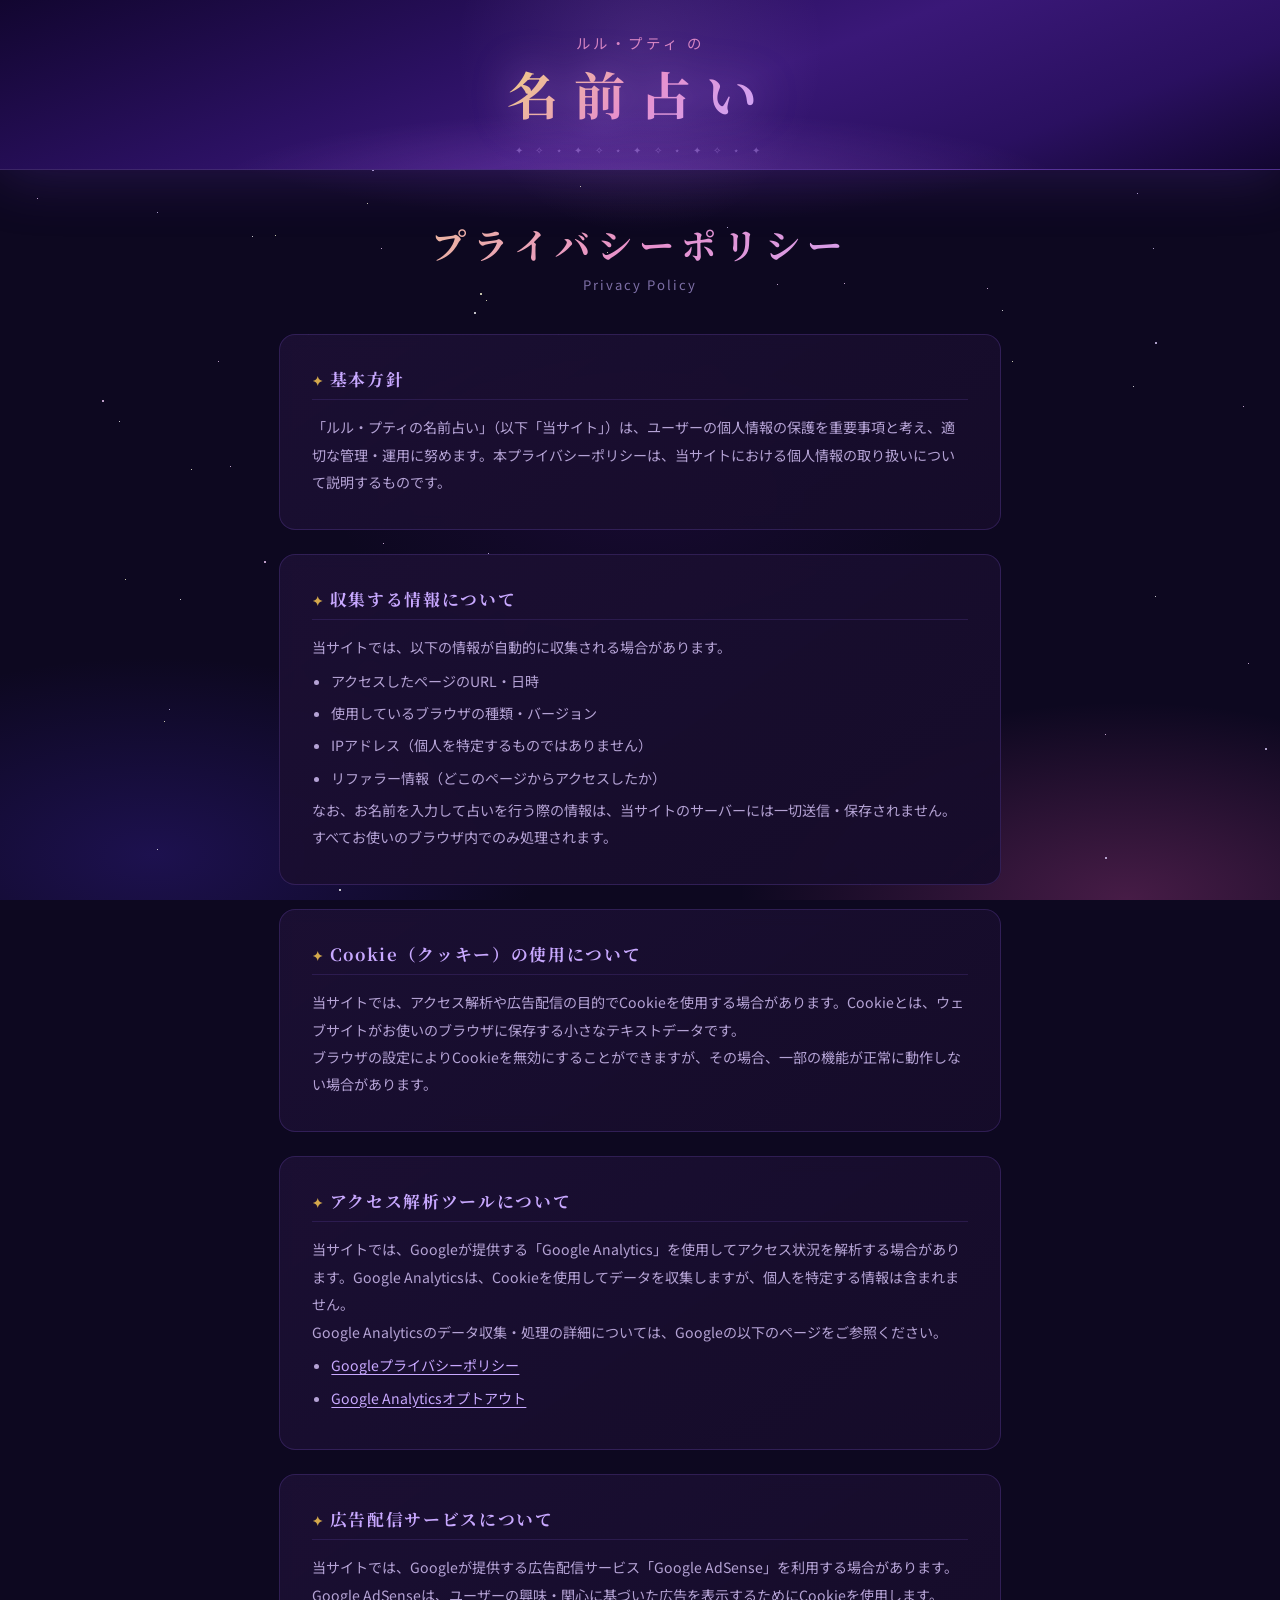
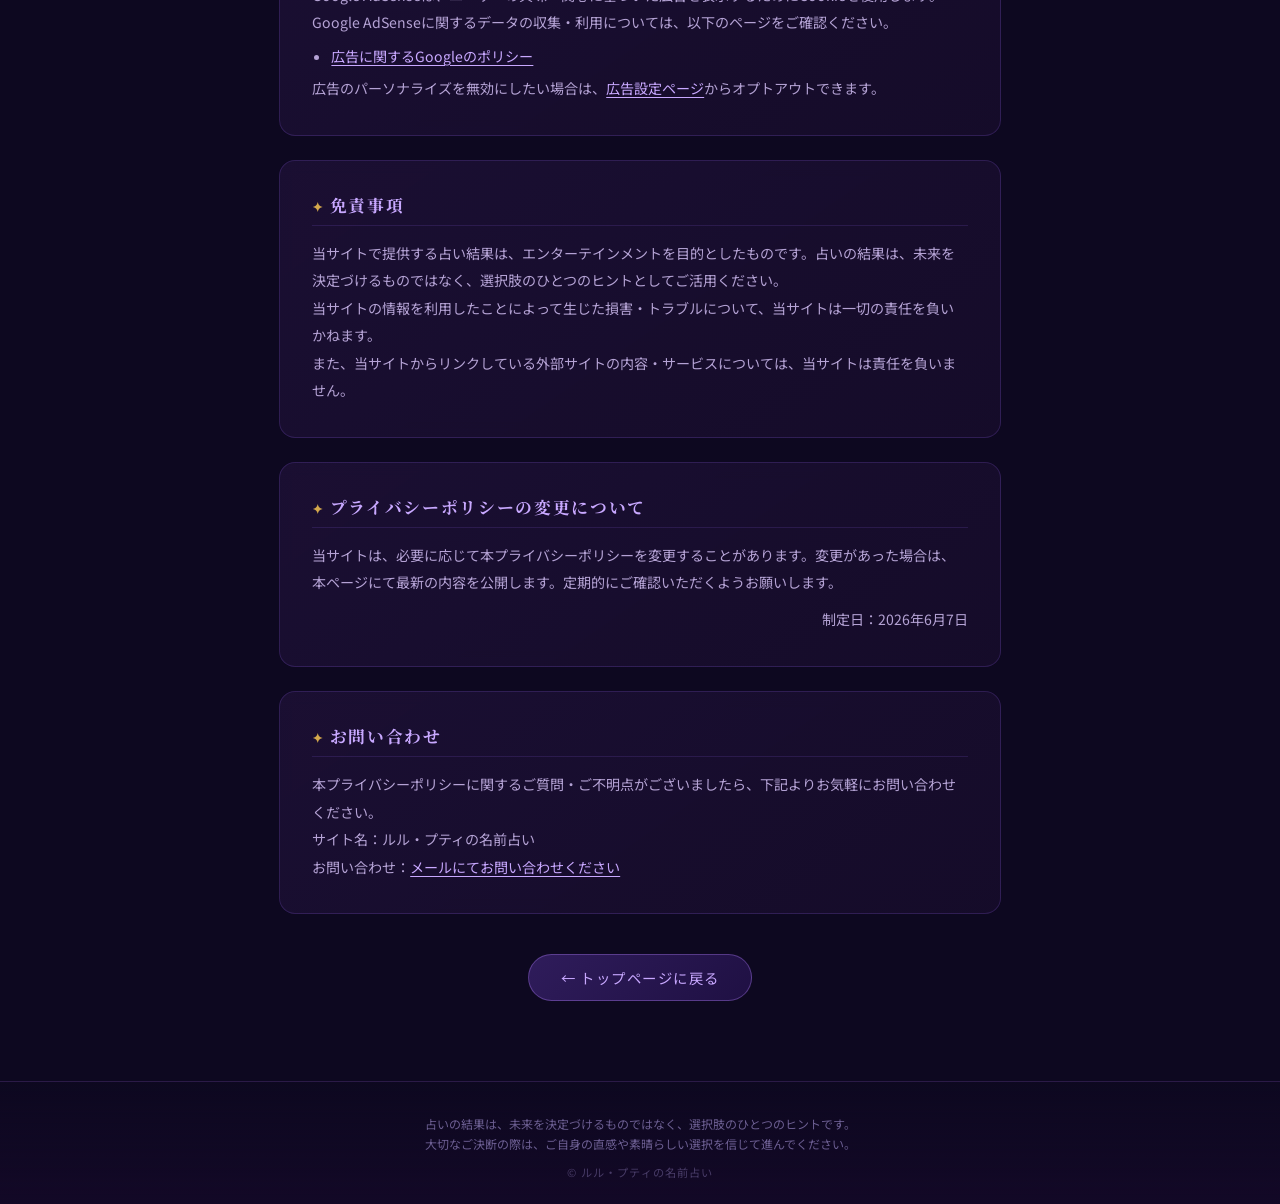
==== privacy.html @ cddb892f "Add files via upload" ====
<!DOCTYPE html>
<html lang="ja">
<head>
  <meta charset="UTF-8">
  <meta name="viewport" content="width=device-width, initial-scale=1.0">
  <title>プライバシーポリシー ｜ ルル・プティの名前占い</title>
  <link rel="stylesheet" href="style.css">
  <style>
    .privacy-wrap {
      max-width: 760px;
      margin: 0 auto;
      padding: 3rem 1.2rem 5rem;
    }
    .privacy-title {
      font-family: 'Noto Serif JP', serif;
      font-size: clamp(1.5rem, 4vw, 2.2rem);
      background: linear-gradient(135deg, #f0d080 0%, #e890cc 50%, #c8a8ff 100%);
      -webkit-background-clip: text;
      -webkit-text-fill-color: transparent;
      background-clip: text;
      letter-spacing: 0.2em;
      text-align: center;
      margin-bottom: 0.4rem;
    }
    .privacy-subtitle {
      text-align: center;
      color: rgba(200,180,255,0.6);
      font-size: 0.82rem;
      letter-spacing: 0.15em;
      margin-bottom: 2.5rem;
    }
    .privacy-card {
      background: linear-gradient(145deg, rgba(28,16,52,0.92), rgba(22,12,42,0.96));
      border: 1px solid rgba(120,80,200,0.25);
      border-radius: 16px;
      padding: 2rem 2rem;
      margin-bottom: 1.5rem;
      backdrop-filter: blur(8px);
    }
    .privacy-card h2 {
      font-family: 'Noto Serif JP', serif;
      font-size: 1.05rem;
      color: #c8a8ff;
      margin-bottom: 0.9rem;
      padding-bottom: 0.5rem;
      border-bottom: 1px solid rgba(120,80,200,0.2);
      letter-spacing: 0.1em;
    }
    .privacy-card h2::before {
      content: '✦ ';
      color: #d4a84c;
      font-size: 0.8rem;
    }
    .privacy-card p,
    .privacy-card li {
      color: rgba(220,200,255,0.8);
      font-size: 0.88rem;
      line-height: 1.95;
    }
    .privacy-card ul {
      padding-left: 1.2rem;
      margin-top: 0.4rem;
    }
    .privacy-card ul li {
      margin-bottom: 0.3rem;
    }
    .privacy-card a {
      color: #c8a8ff;
      text-decoration: underline;
      text-underline-offset: 3px;
    }
    .privacy-card a:hover {
      color: #e890cc;
    }
    .privacy-date {
      text-align: right;
      color: rgba(200,180,255,0.45);
      font-size: 0.78rem;
      margin-top: 0.6rem;
    }
    .back-btn-wrap {
      text-align: center;
      margin-top: 2.5rem;
    }
    .back-btn {
      display: inline-flex;
      align-items: center;
      gap: 0.5rem;
      padding: 0.75rem 2rem;
      background: linear-gradient(135deg, rgba(100,60,180,0.4), rgba(60,30,120,0.4));
      border: 1px solid rgba(180,130,255,0.35);
      border-radius: 40px;
      color: #c8a8ff;
      font-size: 0.9rem;
      text-decoration: none;
      letter-spacing: 0.1em;
      transition: background 0.2s, border-color 0.2s;
    }
    .back-btn:hover {
      background: linear-gradient(135deg, rgba(130,80,220,0.55), rgba(90,50,170,0.55));
      border-color: rgba(200,160,255,0.6);
      color: #fff;
    }
  </style>
</head>
<body>

  <!-- ヘッダー（簡易版） -->
  <header style="padding: 2rem 1rem; justify-content: center;">
    <div class="header-inner">
      <p class="header-chara-byline">ルル・プティ の</p>
      <h1>名前占い</h1>
    </div>
  </header>

  <div class="privacy-wrap">

    <h1 class="privacy-title">プライバシーポリシー</h1>
    <p class="privacy-subtitle">Privacy Policy</p>

    <!-- 基本方針 -->
    <div class="privacy-card">
      <h2>基本方針</h2>
      <p>「ルル・プティの名前占い」（以下「当サイト」）は、ユーザーの個人情報の保護を重要事項と考え、適切な管理・運用に努めます。本プライバシーポリシーは、当サイトにおける個人情報の取り扱いについて説明するものです。</p>
    </div>

    <!-- 収集する情報 -->
    <div class="privacy-card">
      <h2>収集する情報について</h2>
      <p>当サイトでは、以下の情報が自動的に収集される場合があります。</p>
      <ul>
        <li>アクセスしたページのURL・日時</li>
        <li>使用しているブラウザの種類・バージョン</li>
        <li>IPアドレス（個人を特定するものではありません）</li>
        <li>リファラー情報（どこのページからアクセスしたか）</li>
      </ul>
      <p>なお、お名前を入力して占いを行う際の情報は、当サイトのサーバーには一切送信・保存されません。すべてお使いのブラウザ内でのみ処理されます。</p>
    </div>

    <!-- Cookieについて -->
    <div class="privacy-card">
      <h2>Cookie（クッキー）の使用について</h2>
      <p>当サイトでは、アクセス解析や広告配信の目的でCookieを使用する場合があります。Cookieとは、ウェブサイトがお使いのブラウザに保存する小さなテキストデータです。</p>
      <p>ブラウザの設定によりCookieを無効にすることができますが、その場合、一部の機能が正常に動作しない場合があります。</p>
    </div>

    <!-- Google Analytics -->
    <div class="privacy-card">
      <h2>アクセス解析ツールについて</h2>
      <p>当サイトでは、Googleが提供する「Google Analytics」を使用してアクセス状況を解析する場合があります。Google Analyticsは、Cookieを使用してデータを収集しますが、個人を特定する情報は含まれません。</p>
      <p>Google Analyticsのデータ収集・処理の詳細については、Googleの以下のページをご参照ください。</p>
      <ul>
        <li><a href="https://policies.google.com/privacy" target="_blank" rel="noopener noreferrer">Googleプライバシーポリシー</a></li>
        <li><a href="https://tools.google.com/dlpage/gaoptout" target="_blank" rel="noopener noreferrer">Google Analyticsオプトアウト</a></li>
      </ul>
    </div>

    <!-- 広告について -->
    <div class="privacy-card">
      <h2>広告配信サービスについて</h2>
      <p>当サイトでは、Googleが提供する広告配信サービス「Google AdSense」を利用する場合があります。Google AdSenseは、ユーザーの興味・関心に基づいた広告を表示するためにCookieを使用します。</p>
      <p>Google AdSenseに関するデータの収集・利用については、以下のページをご確認ください。</p>
      <ul>
        <li><a href="https://policies.google.com/technologies/ads" target="_blank" rel="noopener noreferrer">広告に関するGoogleのポリシー</a></li>
      </ul>
      <p>広告のパーソナライズを無効にしたい場合は、<a href="https://adssettings.google.com/" target="_blank" rel="noopener noreferrer">広告設定ページ</a>からオプトアウトできます。</p>
    </div>

    <!-- 免責事項 -->
    <div class="privacy-card">
      <h2>免責事項</h2>
      <p>当サイトで提供する占い結果は、エンターテインメントを目的としたものです。占いの結果は、未来を決定づけるものではなく、選択肢のひとつのヒントとしてご活用ください。</p>
      <p>当サイトの情報を利用したことによって生じた損害・トラブルについて、当サイトは一切の責任を負いかねます。</p>
      <p>また、当サイトからリンクしている外部サイトの内容・サービスについては、当サイトは責任を負いません。</p>
    </div>

    <!-- プライバシーポリシーの変更 -->
    <div class="privacy-card">
      <h2>プライバシーポリシーの変更について</h2>
      <p>当サイトは、必要に応じて本プライバシーポリシーを変更することがあります。変更があった場合は、本ページにて最新の内容を公開します。定期的にご確認いただくようお願いします。</p>
      <p class="privacy-date">制定日：2026年6月7日</p>
    </div>

    <!-- お問い合わせ -->
    <div class="privacy-card">
      <h2>お問い合わせ</h2>
      <p>本プライバシーポリシーに関するご質問・ご不明点がございましたら、下記よりお気軽にお問い合わせください。</p>
      <p>サイト名：ルル・プティの名前占い<br>
      お問い合わせ：<a href="mailto:">メールにてお問い合わせください</a></p>
    </div>

    <div class="back-btn-wrap">
      <a href="index.html" class="back-btn">← トップページに戻る</a>
    </div>

  </div>

  <footer>
    <p class="footer-disclaimer">占いの結果は、未来を決定づけるものではなく、選択肢のひとつのヒントです。<br>大切なご決断の際は、ご自身の直感や素晴らしい選択を信じて進んでください。</p>
    <p class="footer-copy">© ルル・プティの名前占い</p>
  </footer>

  <!-- 星空パーティクル -->
  <script>
    (function() {
      const field = document.createElement('div');
      field.className = 'star-field';
      document.body.prepend(field);
      const colors = ['#ffffff','#ffffff','#f8d0ff','#e0d0ff','#ffffd8'];
      for (let i = 0; i < 80; i++) {
        const s = document.createElement('div');
        s.className = 'star-dot';
        const sz = Math.random() < 0.7 ? 1 : 2;
        s.style.cssText = [
          `left:${(Math.random()*100).toFixed(1)}%`,
          `top:${(Math.random()*100).toFixed(1)}%`,
          `width:${sz}px`, `height:${sz}px`,
          `background:${colors[Math.floor(Math.random()*colors.length)]}`,
          `animation-delay:${(Math.random()*6).toFixed(2)}s`,
          `animation-duration:${(2+Math.random()*5).toFixed(2)}s`
        ].join(';');
        field.appendChild(s);
      }
    })();
  </script>

</body>
</html>
---- style.css ----
@import url('https://fonts.googleapis.com/css2?family=Noto+Serif+JP:wght@400;700&family=Noto+Sans+JP:wght@400;500&display=swap');

* {
  margin: 0;
  padding: 0;
  box-sizing: border-box;
}

:root {
  --gold: #d4a84c;
  --gold-light: #f0d080;
  --dark: #0d0820;
  --dark-card: #180f30;
  --dark-border: #3a2868;
  --text: #f0e8ff;
  --text-muted: #b8a8d8;
  --accent: #a070e0;
  --pink: #e890cc;
  --lavender: #c8a8ff;
  --great: #f8d060;
  --good: #68e8b0;
  --normal: #90b8ff;
  --bad: #f07080;
}

body {
  background-color: var(--dark);
  background-image:
    radial-gradient(ellipse 90% 55% at 50% -8%,  rgba(140, 60, 230, 0.55) 0%, transparent 60%),
    radial-gradient(ellipse 55% 40% at 88% 100%, rgba(220, 80, 170, 0.28) 0%, transparent 55%),
    radial-gradient(ellipse 55% 40% at 12% 95%,  rgba(70, 40, 200, 0.28) 0%, transparent 55%),
    radial-gradient(ellipse 40% 30% at 50% 55%,  rgba(80, 20, 140, 0.15) 0%, transparent 60%);
  background-attachment: fixed;
  color: var(--text);
  font-family: 'Noto Sans JP', sans-serif;
  min-height: 100vh;
}

/* 星空パーティクル（JSで追加） */
.star-field {
  position: fixed;
  inset: 0;
  pointer-events: none;
  z-index: 0;
  overflow: hidden;
}

.star-dot {
  position: absolute;
  border-radius: 50%;
  animation: starTwinkle ease-in-out infinite alternate;
}

@keyframes starTwinkle {
  0%   { opacity: 0.08; transform: scale(0.7); }
  100% { opacity: 0.90; transform: scale(1.3); }
}

/* 流れ星 */
.shooting-star {
  position: absolute;
  width: 120px;
  height: 1.5px;
  background: linear-gradient(90deg, transparent, rgba(255,230,255,0.85), transparent);
  border-radius: 2px;
  animation: shoot 6s ease-in infinite;
  opacity: 0;
}
@keyframes shoot {
  0%   { transform: translateX(-200px) translateY(0px) rotate(-30deg); opacity: 0; }
  10%  { opacity: 1; }
  40%  { transform: translateX(600px) translateY(150px) rotate(-30deg); opacity: 0; }
  100% { opacity: 0; }
}

/* Header */
header {
  background:
    radial-gradient(ellipse 60% 80% at 50% 110%, rgba(200,120,255,0.25) 0%, transparent 55%),
    linear-gradient(160deg, #120630 0%, #2a1060 35%, #3a1878 55%, #2a1060 80%, #120630 100%);
  border-bottom: 1px solid rgba(180,130,255,0.25);
  padding: 3rem 1rem 3rem;
  text-align: center;
  position: relative;
  overflow: visible;
  box-shadow: 0 4px 60px rgba(120,60,220,0.25);
  display: flex;
  align-items: flex-end;
  justify-content: center;
  gap: 0;
}

/* ヘッダー：月の光エフェクト */
header::before {
  content: '';
  position: absolute;
  width: 400px;
  height: 400px;
  border-radius: 50%;
  background: radial-gradient(circle, rgba(220,170,255,0.12) 0%, transparent 65%);
  top: -150px;
  left: 50%;
  transform: translateX(-50%);
  pointer-events: none;
}

/* ヘッダー：キラキラ装飾 */
header::after {
  content: '✦  ✧  ⋆  ✦  ✧  ⋆  ✦  ✧  ⋆  ✦  ✧  ⋆  ✦';
  position: absolute;
  bottom: 12px;
  left: 0; right: 0;
  text-align: center;
  font-size: 0.65rem;
  color: rgba(200,160,255,0.4);
  letter-spacing: 0.5em;
  pointer-events: none;
}

header .header-inner {
  position: relative;
  z-index: 1;
  flex: 0 0 auto;
  text-align: center;
}

header h1 {
  font-family: 'Noto Serif JP', serif;
  font-size: clamp(2rem, 5vw, 3.2rem);
  background: linear-gradient(135deg, var(--gold-light) 0%, var(--pink) 50%, var(--lavender) 100%);
  -webkit-background-clip: text;
  -webkit-text-fill-color: transparent;
  background-clip: text;
  letter-spacing: 0.3em;
  filter: drop-shadow(0 0 20px rgba(220,160,255,0.5));
  margin-bottom: 0.4rem;
}

.header-chara-byline {
  color: rgba(232,144,204,0.9);
  font-size: 0.9rem;
  letter-spacing: 0.25em;
  margin-bottom: 0.2rem;
}

.subtitle {
  color: rgba(220,200,255,0.75);
  font-size: 0.9rem;
  letter-spacing: 0.2em;
}

/* ━━━━━━━━━━━━━━━━━━━━━━━━━━━━
   ヘッダーキャラクター（左・右）
━━━━━━━━━━━━━━━━━━━━━━━━━━━━ */

/* 共通ラッパー */
.header-chara-left,
.header-chara-right {
  position: relative;
  flex: 0 0 auto;
  width: 200px;
  z-index: 2;
  align-self: flex-end;
}

/* キャラ画像 共通 */
.hc-img {
  display: block;
  width: 200px;
  height: 240px;
  object-fit: cover;
  /* ソフトフェードアウトマスク（背景を自然に切り取る） */
  mask-image: radial-gradient(ellipse 85% 80% at 50% 40%,
    black 0%, black 50%, transparent 80%);
  -webkit-mask-image: radial-gradient(ellipse 85% 80% at 50% 40%,
    black 0%, black 50%, transparent 80%);
  filter: drop-shadow(0 0 18px rgba(232,144,204,0.5));
}

/* 左キャラ（chara2：浮遊・占い中） */
.hc-left-img {
  object-position: center 10%;
  animation: hcFloat 4s ease-in-out infinite;
}

/* 右キャラ（chara：立ち） */
.hc-right-img {
  object-position: center 15%;
  animation: hcFloatSub 5s ease-in-out infinite;
  animation-delay: 1s;
}

/* 浮遊アニメ（メイン） */
@keyframes hcFloat {
  0%, 100% { transform: translateY(0px) rotate(-1deg); }
  30%       { transform: translateY(-14px) rotate(1.5deg); }
  60%       { transform: translateY(-8px) rotate(-0.5deg); }
}

/* 浮遊アニメ（サブ） */
@keyframes hcFloatSub {
  0%, 100% { transform: translateY(0px) rotate(1deg); }
  40%       { transform: translateY(-10px) rotate(-1deg); }
}

/* キラキラエフェクト（共通） */
.hc-sparkles {
  position: absolute;
  inset: 0;
  pointer-events: none;
  z-index: 3;
}

.hc-sp {
  position: absolute;
  color: var(--gold-light);
  text-shadow: 0 0 8px rgba(255,220,100,0.8), 0 0 16px rgba(255,200,80,0.5);
  animation: hcSparkle 3s ease-in-out infinite;
  font-size: 1rem;
}

.hc-sparkles .s1 { top: 18%; left: 12%;   animation-delay: 0s;    font-size: 0.75rem; }
.hc-sparkles .s2 { top: 8%;  right: 20%;  animation-delay: 0.7s;  font-size: 1.1rem;  color: var(--lavender); }
.hc-sparkles .s3 { top: 35%; right: 8%;   animation-delay: 1.3s;  font-size: 0.65rem; }
.hc-sparkles .s4 { top: 55%; left: 5%;    animation-delay: 1.9s;  font-size: 1.3rem;  color: var(--pink); text-shadow: 0 0 10px rgba(232,144,204,0.8); }
.hc-sparkles .s5 { top: 28%; left: 55%;   animation-delay: 2.5s;  font-size: 0.8rem;  color: #fff; }

.hc-sparkles-right .s1 { top: 20%; right: 15%; animation-delay: 0.4s;  font-size: 0.8rem; }
.hc-sparkles-right .s2 { top: 10%; left: 20%;  animation-delay: 1.1s;  font-size: 1rem;   color: var(--pink); }
.hc-sparkles-right .s3 { top: 40%; right: 5%;  animation-delay: 1.8s;  font-size: 0.7rem; }
.hc-sparkles-right .s4 { top: 60%; left: 8%;   animation-delay: 2.2s;  font-size: 1.2rem; color: var(--lavender); }

@keyframes hcSparkle {
  0%, 100% { opacity: 0;   transform: scale(0.5) rotate(0deg);   }
  30%       { opacity: 1;   transform: scale(1.2) rotate(20deg);  }
  60%       { opacity: 0.6; transform: scale(0.9) rotate(-10deg); }
  80%       { opacity: 0;   transform: scale(0.4) rotate(30deg);  }
}

/* 水晶ボール（右キャラ脇） */
.crystal-ball {
  position: absolute;
  bottom: 20px;
  left: 50%;
  transform: translateX(-50%);
  z-index: 4;
  animation: cbFloat 3s ease-in-out infinite;
  animation-delay: 0.5s;
}

.cb-glow {
  position: absolute;
  inset: -10px;
  border-radius: 50%;
  background: radial-gradient(circle, rgba(160,112,224,0.45) 0%, transparent 70%);
  animation: cbGlow 2.5s ease-in-out infinite;
}

.cb-inner {
  font-size: 2rem;
  filter: drop-shadow(0 0 12px rgba(160,112,224,0.9)) drop-shadow(0 0 24px rgba(220,160,255,0.5));
  position: relative;
  z-index: 1;
}

@keyframes cbFloat {
  0%, 100% { transform: translateX(-50%) translateY(0px); }
  50%       { transform: translateX(-50%) translateY(-8px); }
}

@keyframes cbGlow {
  0%, 100% { opacity: 0.6; transform: scale(1);   }
  50%       { opacity: 1;   transform: scale(1.3); }
}

/* レスポンシブ：狭い画面ではキャラを小さく or 非表示 */
@media (max-width: 640px) {
  header {
    flex-wrap: wrap;
    padding: 2rem 0.5rem 2rem;
    overflow: hidden;
  }
  .header-chara-left,
  .header-chara-right {
    width: 120px;
  }
  .hc-img {
    width: 120px;
    height: 150px;
  }
  .crystal-ball { display: none; }
}

@media (max-width: 420px) {
  .header-chara-left { display: none; }
  .header-chara-right {
    width: 100px;
  }
  .hc-right-img {
    width: 100px;
    height: 120px;
  }
}

/* Main */
main {
  max-width: 720px;
  margin: 0 auto;
  padding: 2rem 1rem 4rem;
}

.intro {
  text-align: center;
  margin-bottom: 2rem;
  color: var(--text-muted);
  line-height: 1.8;
  font-size: 0.95rem;
}

/* Card */
.card {
  background: linear-gradient(145deg, rgba(28,16,52,0.9) 0%, rgba(22,12,42,0.95) 100%);
  border: 1px solid rgba(180,130,255,0.2);
  border-radius: 20px;
  padding: 2rem;
  box-shadow:
    0 8px 40px rgba(0,0,0,0.5),
    0 0 0 1px rgba(255,255,255,0.04),
    inset 0 1px 0 rgba(255,255,255,0.06);
  backdrop-filter: blur(8px);
  position: relative;
  z-index: 1;
}

.card h2 {
  font-family: 'Noto Serif JP', serif;
  color: var(--gold);
  font-size: 1.4rem;
  text-align: center;
  margin-bottom: 1.5rem;
  letter-spacing: 0.1em;
}

/* Form */
.form-group {
  margin-bottom: 1.2rem;
}

.form-group label {
  display: block;
  color: var(--text-muted);
  font-size: 0.85rem;
  margin-bottom: 0.4rem;
  letter-spacing: 0.05em;
}

.form-group input {
  width: 100%;
  background: rgba(255, 255, 255, 0.05);
  border: 1px solid var(--dark-border);
  border-radius: 8px;
  padding: 0.75rem 1rem;
  color: var(--text);
  font-size: 1.1rem;
  font-family: 'Noto Sans JP', sans-serif;
  transition: border-color 0.2s, box-shadow 0.2s;
  outline: none;
}

.form-group input:focus {
  border-color: var(--accent);
  box-shadow: 0 0 0 3px rgba(155, 89, 182, 0.2);
}

.form-group input::placeholder {
  color: rgba(160, 144, 184, 0.4);
}

.unknown-warning {
  margin: 0.5rem 0;
  padding: 0.7rem 1rem;
  background: rgba(231, 76, 60, 0.08);
  border-left: 3px solid #e74c3c;
  border-radius: 0 8px 8px 0;
  color: #e9a09a;
  font-size: 0.8rem;
  line-height: 1.6;
}

.stroke-hint {
  margin: 0.5rem 0 1rem;
  padding: 0.75rem 1rem;
  background: rgba(201, 168, 76, 0.05);
  border-left: 3px solid var(--gold);
  border-radius: 0 8px 8px 0;
}

.stroke-hint p {
  color: var(--text-muted);
  font-size: 0.8rem;
  line-height: 1.6;
}

.manual-input {
  display: grid;
  grid-template-columns: 1fr 1fr;
  gap: 1rem;
  margin-bottom: 0.5rem;
}

/* Buttons */
.btn-primary {
  width: 100%;
  margin-top: 1rem;
  padding: 1rem;
  background: linear-gradient(135deg, #7b2d8b, #4a0f6b);
  border: 1px solid var(--accent);
  border-radius: 10px;
  color: #fff;
  font-size: 1.1rem;
  font-family: 'Noto Sans JP', sans-serif;
  font-weight: 500;
  letter-spacing: 0.2em;
  cursor: pointer;
  transition: all 0.25s;
  box-shadow: 0 4px 20px rgba(155, 89, 182, 0.3);
}

.btn-primary:hover {
  background: linear-gradient(135deg, #9b3db0, #6a1f9b);
  box-shadow: 0 6px 28px rgba(155, 89, 182, 0.5);
  transform: translateY(-1px);
}

.btn-secondary {
  display: block;
  margin: 2rem auto 0;
  padding: 0.75rem 2.5rem;
  background: transparent;
  border: 1px solid var(--dark-border);
  border-radius: 10px;
  color: var(--text-muted);
  font-size: 0.95rem;
  font-family: 'Noto Sans JP', sans-serif;
  cursor: pointer;
  transition: all 0.2s;
  letter-spacing: 0.1em;
}

.btn-secondary:hover {
  border-color: var(--accent);
  color: var(--text);
}

/* Result */
.result-card {
  animation: fadeInUp 0.5s ease;
}

@keyframes fadeInUp {
  from { opacity: 0; transform: translateY(20px); }
  to   { opacity: 1; transform: translateY(0); }
}

.name-display {
  text-align: center;
  font-family: 'Noto Serif JP', serif;
  font-size: 2.5rem;
  color: var(--gold);
  letter-spacing: 0.3em;
  margin: 1rem 0 2rem;
  text-shadow: 0 0 20px rgba(201, 168, 76, 0.4);
}

/* Strokes grid */
.strokes-grid {
  display: flex;
  gap: 1rem;
  justify-content: center;
  flex-wrap: wrap;
  margin-bottom: 2rem;
}

.stroke-box {
  background: rgba(201, 168, 76, 0.08);
  border: 1px solid rgba(201, 168, 76, 0.3);
  border-radius: 12px;
  padding: 1rem 1.5rem;
  text-align: center;
  min-width: 120px;
}

.stroke-box .label {
  font-size: 0.75rem;
  color: var(--text-muted);
  margin-bottom: 0.3rem;
}

.stroke-box .kanji {
  font-family: 'Noto Serif JP', serif;
  font-size: 1.4rem;
  color: var(--text);
  margin-bottom: 0.2rem;
}

.stroke-box .number {
  font-size: 1.6rem;
  font-weight: 700;
  color: var(--gold);
}

.stroke-box .unit {
  font-size: 0.75rem;
  color: var(--text-muted);
}

/* Gogyo */
.gogyo-section h3,
.overall-section h3 {
  font-family: 'Noto Serif JP', serif;
  color: var(--gold-light);
  font-size: 1.1rem;
  margin-bottom: 1rem;
  padding-bottom: 0.5rem;
  border-bottom: 1px solid var(--dark-border);
  letter-spacing: 0.1em;
}

.gogyo-grid {
  display: flex;
  flex-direction: column;
  gap: 0.8rem;
  margin-bottom: 2rem;
}

.gogyo-item {
  display: grid;
  grid-template-columns: 90px 40px 1fr auto;
  align-items: center;
  gap: 0.75rem;
}

.gogyo-item .name {
  font-size: 0.9rem;
  color: var(--text-muted);
}

.gogyo-item .num {
  font-weight: 700;
  color: var(--gold);
  font-size: 1rem;
  text-align: right;
}

.bar-track {
  height: 8px;
  background: rgba(255,255,255,0.07);
  border-radius: 4px;
  overflow: hidden;
}

.bar-fill {
  height: 100%;
  border-radius: 4px;
  transition: width 1s ease;
}

.rank-badge {
  font-size: 0.8rem;
  font-weight: 500;
  padding: 0.2rem 0.6rem;
  border-radius: 20px;
  min-width: 48px;
  text-align: center;
}

.rank-大吉 { background: rgba(241,196,15,0.2); color: #f1c40f; border: 1px solid rgba(241,196,15,0.4); }
.rank-吉   { background: rgba(46,204,113,0.2); color: #2ecc71; border: 1px solid rgba(46,204,113,0.4); }
.rank-中吉 { background: rgba(52,152,219,0.2); color: #3498db; border: 1px solid rgba(52,152,219,0.4); }
.rank-末吉 { background: rgba(230,126,34,0.2); color: #e67e22; border: 1px solid rgba(230,126,34,0.4); }
.rank-凶   { background: rgba(231,76,60,0.2);  color: #e74c3c; border: 1px solid rgba(231,76,60,0.4); }

.bar-大吉 { background: linear-gradient(90deg, #f1c40f, #e8c97a); }
.bar-吉   { background: linear-gradient(90deg, #2ecc71, #1abc9c); }
.bar-中吉 { background: linear-gradient(90deg, #3498db, #2980b9); }
.bar-末吉 { background: linear-gradient(90deg, #e67e22, #d35400); }
.bar-凶   { background: linear-gradient(90deg, #e74c3c, #c0392b); }

/* Overall */
.overall-result {
  background: rgba(155, 89, 182, 0.1);
  border: 1px solid rgba(155, 89, 182, 0.3);
  border-radius: 12px;
  padding: 1.5rem;
  margin-bottom: 2rem;
  text-align: center;
}

.overall-rank {
  font-family: 'Noto Serif JP', serif;
  font-size: 3rem;
  font-weight: 700;
  margin-bottom: 0.5rem;
}

.overall-score {
  font-size: 0.85rem;
  color: var(--text-muted);
  margin-bottom: 1rem;
}

.overall-desc {
  line-height: 1.8;
  font-size: 0.95rem;
  color: var(--text);
}

/* Lucky */
.lucky-section {
  display: grid;
  grid-template-columns: repeat(auto-fit, minmax(140px, 1fr));
  gap: 1rem;
  margin-bottom: 1rem;
}

.lucky-item {
  background: rgba(255,255,255,0.03);
  border: 1px solid var(--dark-border);
  border-radius: 10px;
  padding: 1rem;
  text-align: center;
}

.lucky-item .lucky-label {
  font-size: 0.75rem;
  color: var(--text-muted);
  margin-bottom: 0.4rem;
}

.lucky-item .lucky-value {
  font-family: 'Noto Serif JP', serif;
  font-size: 1.2rem;
  color: var(--gold);
}

/* ========== 名前ダイアグラム ========== */
.name-diagram {
  display: flex;
  align-items: stretch;
  gap: 0;
  margin: 12px 0 4px;
}

/* ── 左ブラケット（外格・人格）── */
.nd-lb {
  border-top: 2px solid var(--gold);
  border-left: 2px solid var(--gold);
  border-bottom: 2px solid var(--gold);
  border-radius: 12px 0 0 12px;
  padding: 14px 10px;
  display: flex;
  flex-direction: column;
  justify-content: space-between;
  background: rgba(201,168,76,0.04);
}

/* 左ブラケット中間の縦線 */
.nd-lb-mid-line {
  flex: 1;
  width: 2px;
  background: rgba(201,168,76,0.35);
  margin: 6px auto;
  border-radius: 2px;
}

/* ── 中央の名前エリア ── */
.nd-nm {
  flex: 1;
  display: flex;
  flex-direction: column;
  align-items: center;
  padding: 14px 18px;
  background: rgba(255,255,255,0.02);
  border-top: 2px solid rgba(201,168,76,0.2);
  border-bottom: 2px solid rgba(201,168,76,0.2);
}

.nd-nm-label {
  flex: 0 0 18px;
  font-size: 0.65rem;
  color: var(--text-muted);
  letter-spacing: 0.2em;
  font-weight: 700;
  text-align: center;
  width: 100%;
}

.nd-nm-row {
  flex: 1;
  display: flex;
  gap: 14px;
  justify-content: center;
  align-items: center;
  flex-wrap: wrap;
  width: 100%;
}

.nd-nm-sep {
  flex: 0 0 30px;
  display: flex;
  align-items: center;
  justify-content: space-between;
  width: 100%;
  font-size: 0.7rem;
  color: var(--text-muted);
  padding: 0;
  border-top: 1px solid rgba(201,168,76,0.3);
  border-bottom: 1px solid rgba(201,168,76,0.3);
  gap: 8px;
}

.nd-nm-sub {
  font-size: 0.68rem;
  color: var(--text-muted);
}

.nd-nm-total-label {
  font-size: 0.78rem;
  color: var(--gold);
  font-weight: 700;
  font-family: 'Noto Serif JP', serif;
  white-space: nowrap;
}

/* ── 一文字ボックス ── */
.ndc {
  display: flex;
  flex-direction: column;
  align-items: center;
  gap: 4px;
}

.ndc-k {
  font-size: 2.8rem;
  font-family: 'Noto Serif JP', serif;
  color: var(--text);
  line-height: 1;
  text-shadow: 0 0 20px rgba(201,168,76,0.2);
}

.ndc-s {
  font-size: 0.78rem;
  color: var(--gold);
  font-weight: 700;
  background: rgba(201,168,76,0.12);
  padding: 2px 7px;
  border-radius: 8px;
  border: 1px solid rgba(201,168,76,0.3);
  min-width: 26px;
  text-align: center;
}

/* 役割ドット（外格・人格） */
.ndc-roles {
  display: flex;
  gap: 3px;
  min-height: 16px;
  justify-content: center;
}

.role-dot {
  font-size: 0.52rem;
  padding: 1px 5px;
  border-radius: 4px;
  font-weight: 800;
  letter-spacing: 0;
  line-height: 1.6;
}

.dot-gaikaku {
  background: rgba(255,130,50,0.2);
  color: #ffaa70;
  border: 1px solid rgba(255,130,50,0.5);
}

.dot-ninkaku {
  background: rgba(80,180,255,0.2);
  color: #80ccff;
  border: 1px solid rgba(80,180,255,0.5);
}

/* ── 右ブラケット（天格・総格・地格）アーム構造 ── */
.nd-rb-outer {
  display: flex;
  align-items: stretch;
}

/* 縦スパイン（金色の縦線） */
.nd-rb-spine {
  width: 2px;
  background: var(--gold);
  margin: 14px 0;   /* nd-nm の上下 padding に合わせる */
  flex-shrink: 0;
  border-radius: 2px;
}

/* アームコンテナ */
.nd-rb-arms {
  display: flex;
  flex-direction: column;
  padding: 0;
}

/* パディング（nd-nm-label の高さに合わせる） */
.nd-rb-pad {
  flex: 0 0 18px;
}

/* 姓エリア → 天格 */
.nd-rb-sur-arm {
  flex: 1;
  display: flex;
  align-items: center;
  gap: 0;
}

/* セパレーターエリア → 総格 */
.nd-rb-sep-arm {
  flex: 0 0 30px;
  display: flex;
  align-items: center;
  gap: 0;
}

/* 名エリア → 地格 */
.nd-rb-first-arm {
  flex: 1;
  display: flex;
  align-items: center;
  gap: 0;
}

/* 横アーム線 */
.nd-arm-h {
  width: 14px;
  height: 2px;
  background: var(--gold);
  flex-shrink: 0;
  margin-right: 4px;
  border-radius: 1px;
}

/* 総格アームは少し長く */
.nd-arm-mid-h {
  background: linear-gradient(90deg, var(--gold), rgba(201,168,76,0.6));
}

/* ── 格チップ ── */
.nd-chip {
  display: flex;
  flex-direction: column;
  align-items: center;
  padding: 8px 12px 6px;
  border-radius: 10px;
  min-width: 68px;
  gap: 2px;
  box-shadow: 0 2px 10px rgba(0,0,0,0.4);
  cursor: default;
}

.kc-lbl {
  font-size: 0.68rem;
  color: rgba(255,255,255,0.85);
  font-weight: 600;
  letter-spacing: 0.08em;
}

.kc-num {
  font-size: 1.6rem;
  font-weight: 800;
  color: #fff;
  font-family: 'Noto Serif JP', serif;
  line-height: 1;
}

.kc-foot {
  display: flex;
  flex-direction: column;
  align-items: center;
  gap: 1px;
}

.kc-rnk {
  font-size: 0.68rem;
  color: rgba(255,255,255,0.95);
  font-weight: 700;
}

.kc-omen {
  font-size: 0.53rem;
  color: rgba(255,255,255,0.7);
  text-align: center;
  line-height: 1.3;
}

/* 計算式テキスト */
.kc-formula {
  font-size: 0.52rem;
  color: rgba(255,255,255,0.6);
  text-align: center;
  margin-top: 3px;
  padding-top: 3px;
  border-top: 1px solid rgba(255,255,255,0.2);
  line-height: 1.4;
  width: 100%;
  word-break: break-all;
}

/* ランク別チップ色 */
.rank-chip-大吉 { background: linear-gradient(145deg, #a06a00, #d4900a); }
.rank-chip-吉   { background: linear-gradient(145deg, #166336, #21904d); }
.rank-chip-中吉 { background: linear-gradient(145deg, #144878, #1e6ea8); }
.rank-chip-末吉 { background: linear-gradient(145deg, #8b3a00, #c05800); }
.rank-chip-凶   { background: linear-gradient(145deg, #6e1010, #a82020); }

/* ── 凡例 ── */
.nd-legend {
  display: flex;
  gap: 20px;
  justify-content: center;
  margin: 8px 0 24px;
  font-size: 0.72rem;
  color: var(--text-muted);
  flex-wrap: wrap;
}

.legend-item {
  display: flex;
  align-items: center;
  gap: 5px;
}

.legend-dot {
  font-size: 0.52rem;
  padding: 1px 5px;
  border-radius: 4px;
  font-weight: 800;
  line-height: 1.6;
}

/* ========== 五格カード ========== */
.gogyo-grid {
  display: flex;
  flex-direction: column;
  gap: 10px;
}

.gogyo-card {
  border-radius: 12px;
  overflow: hidden;
  border: 1px solid rgba(255,255,255,0.07);
  box-shadow: 0 2px 12px rgba(0,0,0,0.3);
}

.gc-header {
  display: flex;
  justify-content: space-between;
  align-items: center;
  padding: 12px 16px;
  gap: 12px;
}

.rank-card-大吉 { background: linear-gradient(90deg, #3a2600, #261600); border-left: 4px solid #d4900a; }
.rank-card-吉   { background: linear-gradient(90deg, #0d3e20, #071f10); border-left: 4px solid #21904d; }
.rank-card-中吉 { background: linear-gradient(90deg, #0d2e54, #06182e); border-left: 4px solid #1e6ea8; }
.rank-card-末吉 { background: linear-gradient(90deg, #3e1c00, #200f00); border-left: 4px solid #c05800; }
.rank-card-凶   { background: linear-gradient(90deg, #3e0a0a, #200303); border-left: 4px solid #a82020; }

.gc-title-area {
  display: flex;
  align-items: baseline;
  gap: 8px;
  flex-wrap: wrap;
}

.gc-kaku-name {
  font-size: 0.92rem;
  font-weight: 700;
  color: var(--text);
  font-family: 'Noto Serif JP', serif;
}

.gc-sym-name {
  font-size: 0.73rem;
  color: var(--gold-light);
}

.gc-num-area {
  display: flex;
  align-items: center;
  gap: 8px;
  flex-shrink: 0;
}

.gc-val {
  font-size: 1.9rem;
  font-weight: 800;
  font-family: 'Noto Serif JP', serif;
  color: var(--text);
  line-height: 1;
}

.gc-rank-badge {
  font-size: 0.78rem;
  font-weight: 700;
  padding: 3px 10px;
  border-radius: 20px;
  color: #fff;
}

.gc-omen {
  font-size: 0.65rem;
  color: var(--text-muted);
}

.gc-body {
  padding: 12px 16px;
  background: rgba(0,0,0,0.3);
  display: flex;
  flex-direction: column;
  gap: 6px;
}

.gc-role {
  font-size: 0.77rem;
  color: var(--text-muted);
  line-height: 1.65;
  margin: 0;
}

.gc-num-desc {
  font-size: 0.8rem;
  color: #c4b0dc;
  line-height: 1.65;
  font-style: italic;
  margin: 0;
  padding-top: 4px;
  border-top: 1px solid rgba(255,255,255,0.07);
}

/* ========== レスポンシブ（スマホ） ========== */
@media (max-width: 500px) {
  .ndc-k { font-size: 2.3rem; }
  .nd-chip { min-width: 58px; padding: 8px 10px; }
  .kc-num { font-size: 1.4rem; }
  .nd-lb, .nd-rb { padding: 10px 8px; }
  .nd-nm { padding: 14px 12px; }
  .gc-val { font-size: 1.5rem; }
}

/* ========== ローディングオーバーレイ ========== */
.lo-overlay {
  display: none;
  position: fixed;
  inset: 0;
  background: linear-gradient(135deg,
    rgba(20, 10, 35, 0.97) 0%,
    rgba(50, 20, 90, 0.97) 50%,
    rgba(20, 10, 35, 0.97) 100%);
  backdrop-filter: blur(6px);
  z-index: 9999;
  align-items: center;
  justify-content: center;
  flex-direction: column;
}
.lo-overlay.active {
  display: flex;
}

/* ── 内側コンテナ ── */
.lo-inner {
  text-align: center;
  position: relative;
  padding: 20px;
}

/* ── キャラクター歩きトラック ── */
.lo-chara-track {
  width: 260px;
  height: 180px;
  margin: 0 auto;
  position: relative;
  overflow: visible;
}

/* 横移動（左↔右） */
.lo-chara-wrap {
  position: absolute;
  top: 0;
  left: 50%;
  animation: loWalkX 2.8s ease-in-out infinite;
  transform-origin: center bottom;
}

/* 上下ボブ ＋ 向き反転 */
.lo-chara-wrap img {
  width: 150px;
  height: 150px;
  object-fit: cover;
  object-position: center 15%;
  display: block;
  border-radius: 50%;
  border: 3px solid rgba(201,168,76,0.7);
  box-shadow:
    0 0 0 6px rgba(180,130,255,0.15),
    0 0 30px rgba(201,168,76,0.5),
    0 0 60px rgba(180,130,255,0.4);
  animation: loWalkBob 2.8s ease-in-out infinite;
  transform-origin: center bottom;
}

@keyframes loWalkX {
  0%        { transform: translateX(-100px); }
  45%, 55%  { transform: translateX(100px); }
  100%      { transform: translateX(-100px); }
}

@keyframes loWalkBob {
  /* 左→右方向（scaleX: 1 = 右向き） */
  0%   { transform: translateY(0px)   scaleX(1); }
  8%   { transform: translateY(-12px) scaleX(1); }
  16%  { transform: translateY(0px)   scaleX(1); }
  24%  { transform: translateY(-12px) scaleX(1); }
  32%  { transform: translateY(0px)   scaleX(1); }
  40%  { transform: translateY(-12px) scaleX(1); }
  /* 右端で方向転換（scaleX: -1 = 左向き） */
  50%  { transform: translateY(0px)   scaleX(-1); }
  58%  { transform: translateY(-12px) scaleX(-1); }
  66%  { transform: translateY(0px)   scaleX(-1); }
  74%  { transform: translateY(-12px) scaleX(-1); }
  82%  { transform: translateY(0px)   scaleX(-1); }
  90%  { transform: translateY(-12px) scaleX(-1); }
  /* 左端に戻り方向転換 */
  100% { transform: translateY(0px)   scaleX(1); }
}

/* 終了時のジャンプ退場 */
@keyframes loJumpOut {
  0%   { transform: translateX(-100px) translateY(0) scale(1); opacity: 1; }
  30%  { transform: translateX(0px)    translateY(-50px) scale(1.2); opacity: 1; }
  70%  { transform: translateX(0px)    translateY(-30px) scale(1.0); opacity: 0.8; }
  100% { transform: translateX(0px)    translateY(-120px) scale(0.2); opacity: 0; }
}
.lo-chara-wrap.jump-out {
  animation: loJumpOut 0.65s cubic-bezier(0.25, 0.46, 0.45, 0.94) forwards;
}
.lo-chara-wrap.jump-out img {
  animation: none;
}

/* ── スパークル ── */
.lo-sparkles {
  position: absolute;
  inset: -60px;
  pointer-events: none;
}

.lo-sp {
  position: absolute;
  animation: loSparkle 2s ease-in-out infinite;
  color: var(--gold-light);
}

.lo-sp1  { top: 8%;  left: 12%; font-size: 1.3rem; animation-delay: 0s;    }
.lo-sp2  { top: 3%;  right:18%; font-size: 0.9rem; animation-delay: 0.35s; }
.lo-sp3  { top: 28%; left: 4%;  font-size: 1.0rem; animation-delay: 0.7s;  }
.lo-sp4  { bottom:18%;right:8%; font-size: 1.2rem; animation-delay: 1.1s;  }
.lo-sp5  { bottom:28%;left:18%; font-size: 0.8rem; animation-delay: 0.55s; }
.lo-sp6  { top: 55%; right:5%;  font-size: 0.75rem;animation-delay: 0.9s;  }
.lo-sp7  { top: 15%; left: 45%; font-size: 1.4rem; animation-delay: 1.4s;  color: #fff9c4; }

@keyframes loSparkle {
  0%, 100% { opacity: 0.15; transform: scale(0.6) rotate(0deg);  }
  50%       { opacity: 1.0;  transform: scale(1.4) rotate(20deg); }
}

/* ── テキスト ── */
.lo-text {
  font-family: 'Noto Serif JP', serif;
  font-size: 1.15rem;
  color: var(--gold-light);
  margin-top: 22px;
  letter-spacing: 0.12em;
  text-shadow: 0 0 16px rgba(201,168,76,0.5);
}

/* ── ドットローダー ── */
.lo-dots {
  display: flex;
  gap: 10px;
  justify-content: center;
  margin-top: 14px;
}

.lo-dots span {
  width: 9px;
  height: 9px;
  border-radius: 50%;
  background: var(--gold);
  animation: loDotPulse 1.4s ease-in-out infinite;
}

.lo-dots span:nth-child(2) { animation-delay: 0.22s; }
.lo-dots span:nth-child(3) { animation-delay: 0.44s; }

@keyframes loDotPulse {
  0%, 80%, 100% { transform: scale(0.55); opacity: 0.35; }
  40%           { transform: scale(1.25); opacity: 1.0;  }
}

/* 人格詳細セクション */
.nin-detail-section {
  margin-bottom: 2rem;
}

.nin-detail-section h3,
.meaning-section h3,
.famous-section h3,
.compat-section h3 {
  font-family: 'Noto Serif JP', serif;
  color: var(--gold-light);
  font-size: 1.05rem;
  margin-bottom: 1rem;
  padding-bottom: 0.5rem;
  border-bottom: 1px solid var(--dark-border);
  letter-spacing: 0.08em;
}

.nin-grid {
  display: grid;
  grid-template-columns: 1fr 1fr;
  gap: 0.8rem;
}

.nin-item {
  background: rgba(155, 89, 182, 0.08);
  border: 1px solid rgba(155, 89, 182, 0.2);
  border-radius: 10px;
  padding: 1rem;
}

.nin-item.nin-caution {
  grid-column: 1 / -1;
  background: rgba(230, 126, 34, 0.07);
  border-color: rgba(230, 126, 34, 0.25);
}

.nin-icon {
  font-size: 1.2rem;
  margin-bottom: 0.3rem;
}

.nin-label {
  font-size: 0.75rem;
  color: var(--gold);
  font-weight: 500;
  margin-bottom: 0.4rem;
  letter-spacing: 0.05em;
}

.nin-text {
  font-size: 0.82rem;
  color: var(--text);
  line-height: 1.7;
}

/* 漢字の意味 */
.meaning-section {
  margin-bottom: 2rem;
}

.meaning-grid {
  display: grid;
  grid-template-columns: repeat(auto-fill, minmax(160px, 1fr));
  gap: 0.8rem;
}

.meaning-card {
  background: rgba(201, 168, 76, 0.06);
  border: 1px solid rgba(201, 168, 76, 0.2);
  border-radius: 12px;
  padding: 1rem;
  text-align: center;
}

.meaning-kanji {
  font-family: 'Noto Serif JP', serif;
  font-size: 2.2rem;
  color: var(--gold);
  margin-bottom: 0.3rem;
  text-shadow: 0 0 12px rgba(201, 168, 76, 0.3);
}

.meaning-reading {
  font-size: 0.72rem;
  color: var(--text-muted);
  margin-bottom: 0.5rem;
}

.meaning-text {
  font-size: 0.78rem;
  color: var(--text);
  line-height: 1.65;
  text-align: left;
  margin-bottom: 0.6rem;
}

.meaning-tags {
  display: flex;
  flex-wrap: wrap;
  gap: 0.3rem;
  justify-content: center;
}

.tag-element,
.tag-energy {
  font-size: 0.68rem;
  padding: 0.15rem 0.5rem;
  border-radius: 20px;
  white-space: nowrap;
}

.tag-element {
  background: rgba(52, 152, 219, 0.15);
  color: #3498db;
  border: 1px solid rgba(52, 152, 219, 0.3);
}

.tag-energy {
  background: rgba(155, 89, 182, 0.15);
  color: #b07fd4;
  border: 1px solid rgba(155, 89, 182, 0.3);
}

/* 苗字の由来カード */
.myoji-card {
  background: rgba(201, 168, 76, 0.05);
  border: 1px solid rgba(201, 168, 76, 0.25);
  border-radius: 14px;
  padding: 1.5rem;
  margin-bottom: 2rem;
}

.myoji-header {
  display: flex;
  align-items: baseline;
  gap: 0.6rem;
  margin-bottom: 1.2rem;
  padding-bottom: 0.8rem;
  border-bottom: 1px solid rgba(201, 168, 76, 0.2);
}

.myoji-kanji {
  font-family: 'Noto Serif JP', serif;
  font-size: 2rem;
  color: var(--gold);
  text-shadow: 0 0 16px rgba(201, 168, 76, 0.3);
}

.myoji-reading {
  font-size: 0.9rem;
  color: var(--text-muted);
  letter-spacing: 0.05em;
}

.myoji-section-block {
  margin-bottom: 1.1rem;
}

.myoji-section-title {
  font-size: 0.78rem;
  font-weight: 500;
  color: var(--gold-light);
  letter-spacing: 0.1em;
  margin-bottom: 0.4rem;
}

.myoji-text {
  font-size: 0.85rem;
  color: var(--text);
  line-height: 1.85;
}

.myoji-energy-block {
  background: rgba(155, 89, 182, 0.08);
  border: 1px solid rgba(155, 89, 182, 0.2);
  border-radius: 8px;
  padding: 0.9rem;
}

.myoji-distribution {
  display: flex;
  gap: 0.6rem;
  align-items: center;
  margin-top: 0.8rem;
  padding-top: 0.8rem;
  border-top: 1px solid rgba(255,255,255,0.06);
}

.myoji-dist-label {
  font-size: 0.72rem;
  background: rgba(52,152,219,0.15);
  color: #3498db;
  border: 1px solid rgba(52,152,219,0.3);
  padding: 0.15rem 0.6rem;
  border-radius: 20px;
  white-space: nowrap;
}

.myoji-dist-value {
  font-size: 0.8rem;
  color: var(--text-muted);
}

.myoji-pref-section {
  margin-top: 1rem;
  padding-top: 0.8rem;
  border-top: 1px solid rgba(255,255,255,0.06);
}

.myoji-pref-list {
  display: flex;
  flex-direction: column;
  gap: 0.45rem;
  margin-top: 0.5rem;
}

.myoji-pref-item {
  display: grid;
  grid-template-columns: 32px 1fr 90px;
  align-items: center;
  gap: 0.6rem;
}

.myoji-pref-rank {
  font-size: 0.72rem;
  color: var(--gold);
  font-weight: 700;
  text-align: right;
}

.myoji-pref-bar-wrap {
  height: 6px;
  background: rgba(255,255,255,0.07);
  border-radius: 3px;
  overflow: hidden;
}

.myoji-pref-bar {
  display: block;
  height: 100%;
  background: linear-gradient(90deg, var(--gold), var(--gold-light));
  border-radius: 3px;
}

.myoji-pref-name {
  font-size: 0.8rem;
  color: var(--text);
}

/* 都道府県データなし → 外部リンク表示 */
.myoji-pref-unknown {
  margin-top: 0.6rem;
  display: flex;
  flex-direction: column;
  gap: 0.6rem;
}

.myoji-pref-unknown-text {
  font-size: 0.82rem;
  color: var(--text-muted);
  line-height: 1.6;
}

.myoji-pref-link {
  display: inline-flex;
  align-items: center;
  gap: 0.4rem;
  padding: 0.55rem 1rem;
  background: linear-gradient(135deg, rgba(100,60,180,0.35), rgba(60,30,120,0.35));
  border: 1px solid rgba(180,130,255,0.3);
  border-radius: 8px;
  color: var(--lavender);
  font-size: 0.82rem;
  text-decoration: none;
  letter-spacing: 0.03em;
  transition: background 0.2s, border-color 0.2s, color 0.2s;
  align-self: flex-start;
}

.myoji-pref-link:hover {
  background: linear-gradient(135deg, rgba(130,80,220,0.5), rgba(90,50,170,0.5));
  border-color: rgba(200,160,255,0.6);
  color: #fff;
}

/* 有名人 */
.famous-section {
  margin-bottom: 2rem;
}

.famous-list {
  display: flex;
  flex-direction: column;
  gap: 0.5rem;
  margin-bottom: 0.75rem;
}

.famous-item {
  background: rgba(255,255,255,0.03);
  border: 1px solid var(--dark-border);
  border-radius: 8px;
  padding: 0.65rem 1rem;
  font-size: 0.88rem;
  color: var(--text);
}

.famous-note {
  font-size: 0.78rem;
  color: var(--text-muted);
  text-align: center;
  font-style: italic;
}

/* 相性 */
.compat-section {
  margin-bottom: 2rem;
}

.compat-desc {
  font-size: 0.88rem;
  color: var(--text);
  margin-bottom: 0.8rem;
  line-height: 1.7;
}

.compat-desc strong {
  color: var(--gold);
}

.compat-names {
  display: flex;
  flex-wrap: wrap;
  gap: 0.5rem;
  margin-bottom: 0.75rem;
}

.compat-name-chip {
  background: rgba(46, 204, 113, 0.1);
  border: 1px solid rgba(46, 204, 113, 0.3);
  border-radius: 20px;
  padding: 0.3rem 0.9rem;
  font-size: 0.82rem;
  color: #2ecc71;
}

.compat-note {
  font-size: 0.75rem;
  color: var(--text-muted);
  font-style: italic;
}

/* Footer */
footer {
  text-align: center;
  padding: 2rem 1rem 1.5rem;
  border-top: 1px solid rgba(180,130,255,0.15);
  background: linear-gradient(0deg, rgba(20,8,40,0.8) 0%, transparent 100%);
}

.footer-disclaimer {
  color: rgba(200,180,255,0.5);
  font-size: 0.75rem;
  margin-bottom: 0.6rem;
  line-height: 1.7;
}

.footer-nav {
  margin: 0.6rem 0;
}

.footer-nav-link {
  color: rgba(200,180,255,0.45);
  font-size: 0.78rem;
  text-decoration: underline;
  text-underline-offset: 3px;
  letter-spacing: 0.08em;
  transition: color 0.2s;
}

.footer-nav-link:hover {
  color: rgba(200,180,255,0.85);
}

.footer-copy {
  color: rgba(200,180,255,0.3);
  font-size: 0.7rem;
  letter-spacing: 0.1em;
}

/* ━━━━━━━━━━━━━━━━━━━━━━━━━━━━
   無料バナー
━━━━━━━━━━━━━━━━━━━━━━━━━━━━ */
.free-banner {
  display: flex;
  align-items: center;
  justify-content: center;
  gap: 0.75rem;
  background: linear-gradient(90deg,
    rgba(100,40,180,0.0) 0%,
    rgba(100,40,180,0.18) 20%,
    rgba(120,50,200,0.22) 50%,
    rgba(100,40,180,0.18) 80%,
    rgba(100,40,180,0.0) 100%);
  border-top: 1px solid rgba(180,130,255,0.2);
  border-bottom: 1px solid rgba(180,130,255,0.2);
  padding: 0.75rem 1.5rem;
  margin-bottom: 1.8rem;
  text-align: center;
}

.free-banner-icon {
  color: var(--gold-light);
  font-size: 0.75rem;
  opacity: 0.7;
  flex-shrink: 0;
}

.free-banner-text {
  color: rgba(220,200,255,0.8);
  font-size: 0.85rem;
  letter-spacing: 0.05em;
  line-height: 1.6;
}

.free-banner-text strong {
  color: var(--gold-light);
  font-weight: 700;
  letter-spacing: 0.08em;
}

/* ========== 姓名判断 情報セクション ========== */
.info-section {
  background:
    radial-gradient(ellipse 80% 50% at 50% 0%, rgba(100,40,180,0.2) 0%, transparent 60%),
    linear-gradient(180deg, rgba(18,8,36,0.0) 0%, rgba(18,8,36,0.9) 100%);
  padding: 4rem 1rem 5rem;
  position: relative;
  z-index: 1;
  border-top: 1px solid rgba(180,130,255,0.15);
}

.info-inner {
  max-width: 720px;
  margin: 0 auto;
}

.info-section .section-title {
  text-align: center;
  font-family: 'Noto Serif JP', serif;
  font-size: 1.5rem;
  background: linear-gradient(135deg, var(--gold-light), var(--lavender));
  -webkit-background-clip: text;
  -webkit-text-fill-color: transparent;
  background-clip: text;
  letter-spacing: 0.15em;
  margin-bottom: 0.5rem;
}

.info-section .section-sub {
  text-align: center;
  color: var(--text-muted);
  font-size: 0.82rem;
  letter-spacing: 0.1em;
  margin-bottom: 2.5rem;
}

.info-grid {
  display: grid;
  grid-template-columns: 1fr 1fr;
  gap: 16px;
}

.info-card {
  background: linear-gradient(145deg, rgba(30,18,55,0.85) 0%, rgba(22,12,42,0.9) 100%);
  border: 1px solid rgba(180,130,255,0.18);
  border-radius: 16px;
  padding: 20px 22px;
  box-shadow: 0 4px 24px rgba(0,0,0,0.4), inset 0 1px 0 rgba(255,255,255,0.05);
  position: relative;
  overflow: hidden;
}

.info-card::before {
  content: '';
  position: absolute;
  top: 0; left: 0; right: 0;
  height: 2px;
  background: linear-gradient(90deg, transparent, rgba(200,150,255,0.5), transparent);
}

.info-card.full-width {
  grid-column: 1 / -1;
}

.info-card-icon {
  font-size: 1.8rem;
  margin-bottom: 10px;
  display: block;
}

.info-card h3 {
  font-family: 'Noto Serif JP', serif;
  color: var(--lavender);
  font-size: 0.95rem;
  letter-spacing: 0.08em;
  margin-bottom: 10px;
  padding-bottom: 6px;
  border-bottom: 1px solid rgba(180,130,255,0.2);
}

.info-card p {
  font-size: 0.8rem;
  color: var(--text-muted);
  line-height: 1.85;
}

.info-card p + p {
  margin-top: 8px;
}

.info-highlight {
  color: var(--gold-light);
  font-weight: 600;
}

/* 画数一覧テーブル */
.stroke-rules {
  display: grid;
  grid-template-columns: 1fr 1fr;
  gap: 6px 16px;
  margin-top: 8px;
}

.stroke-rule-item {
  display: flex;
  gap: 8px;
  align-items: flex-start;
  font-size: 0.78rem;
  color: var(--text-muted);
  line-height: 1.6;
}

.stroke-rule-item::before {
  content: '◆';
  color: var(--lavender);
  font-size: 0.5rem;
  margin-top: 5px;
  flex-shrink: 0;
}

/* 五格説明グリッド */
.gogyo-explain {
  display: flex;
  flex-direction: column;
  gap: 8px;
  margin-top: 8px;
}

.ge-item {
  display: flex;
  gap: 10px;
  align-items: flex-start;
  font-size: 0.78rem;
  color: var(--text-muted);
  line-height: 1.6;
}

.ge-badge {
  font-size: 0.68rem;
  font-weight: 700;
  padding: 2px 8px;
  border-radius: 6px;
  white-space: nowrap;
  flex-shrink: 0;
  margin-top: 1px;
  color: #fff;
}

.ge-ten  { background: linear-gradient(135deg, #5060c0, #3040a0); }
.ge-chi  { background: linear-gradient(135deg, #208060, #106040); }
.ge-nin  { background: linear-gradient(135deg, #a04020, #804010); }
.ge-gai  { background: linear-gradient(135deg, #606060, #404040); }
.ge-so   { background: linear-gradient(135deg, #a04080, #802060); }

/* 81数理サンプル */
.sample-nums {
  display: flex;
  flex-wrap: wrap;
  gap: 6px;
  margin-top: 10px;
}

.sn-item {
  font-size: 0.7rem;
  padding: 3px 9px;
  border-radius: 6px;
  font-weight: 600;
}

.sn-大吉 { background: rgba(180,120,0,0.3);  color: #f0d060; border: 1px solid rgba(200,160,0,0.3); }
.sn-吉   { background: rgba(0,140,80,0.25);  color: #70e8a0; border: 1px solid rgba(0,180,80,0.3); }
.sn-中吉 { background: rgba(0,80,180,0.25);  color: #80b0ff; border: 1px solid rgba(0,100,200,0.3); }
.sn-末吉 { background: rgba(160,80,0,0.25);  color: #f0a060; border: 1px solid rgba(200,90,0,0.3); }
.sn-凶   { background: rgba(160,20,20,0.3);  color: #f08080; border: 1px solid rgba(180,30,30,0.3); }

@media (max-width: 560px) {
  .info-grid { grid-template-columns: 1fr; }
  .stroke-rules { grid-template-columns: 1fr; }
}

/* Responsive */
@media (max-width: 500px) {
  .manual-input {
    grid-template-columns: 1fr;
  }
  .gogyo-item {
    grid-template-columns: 80px 36px 1fr auto;
    gap: 0.5rem;
  }
  .name-display {
    font-size: 2rem;
  }
}
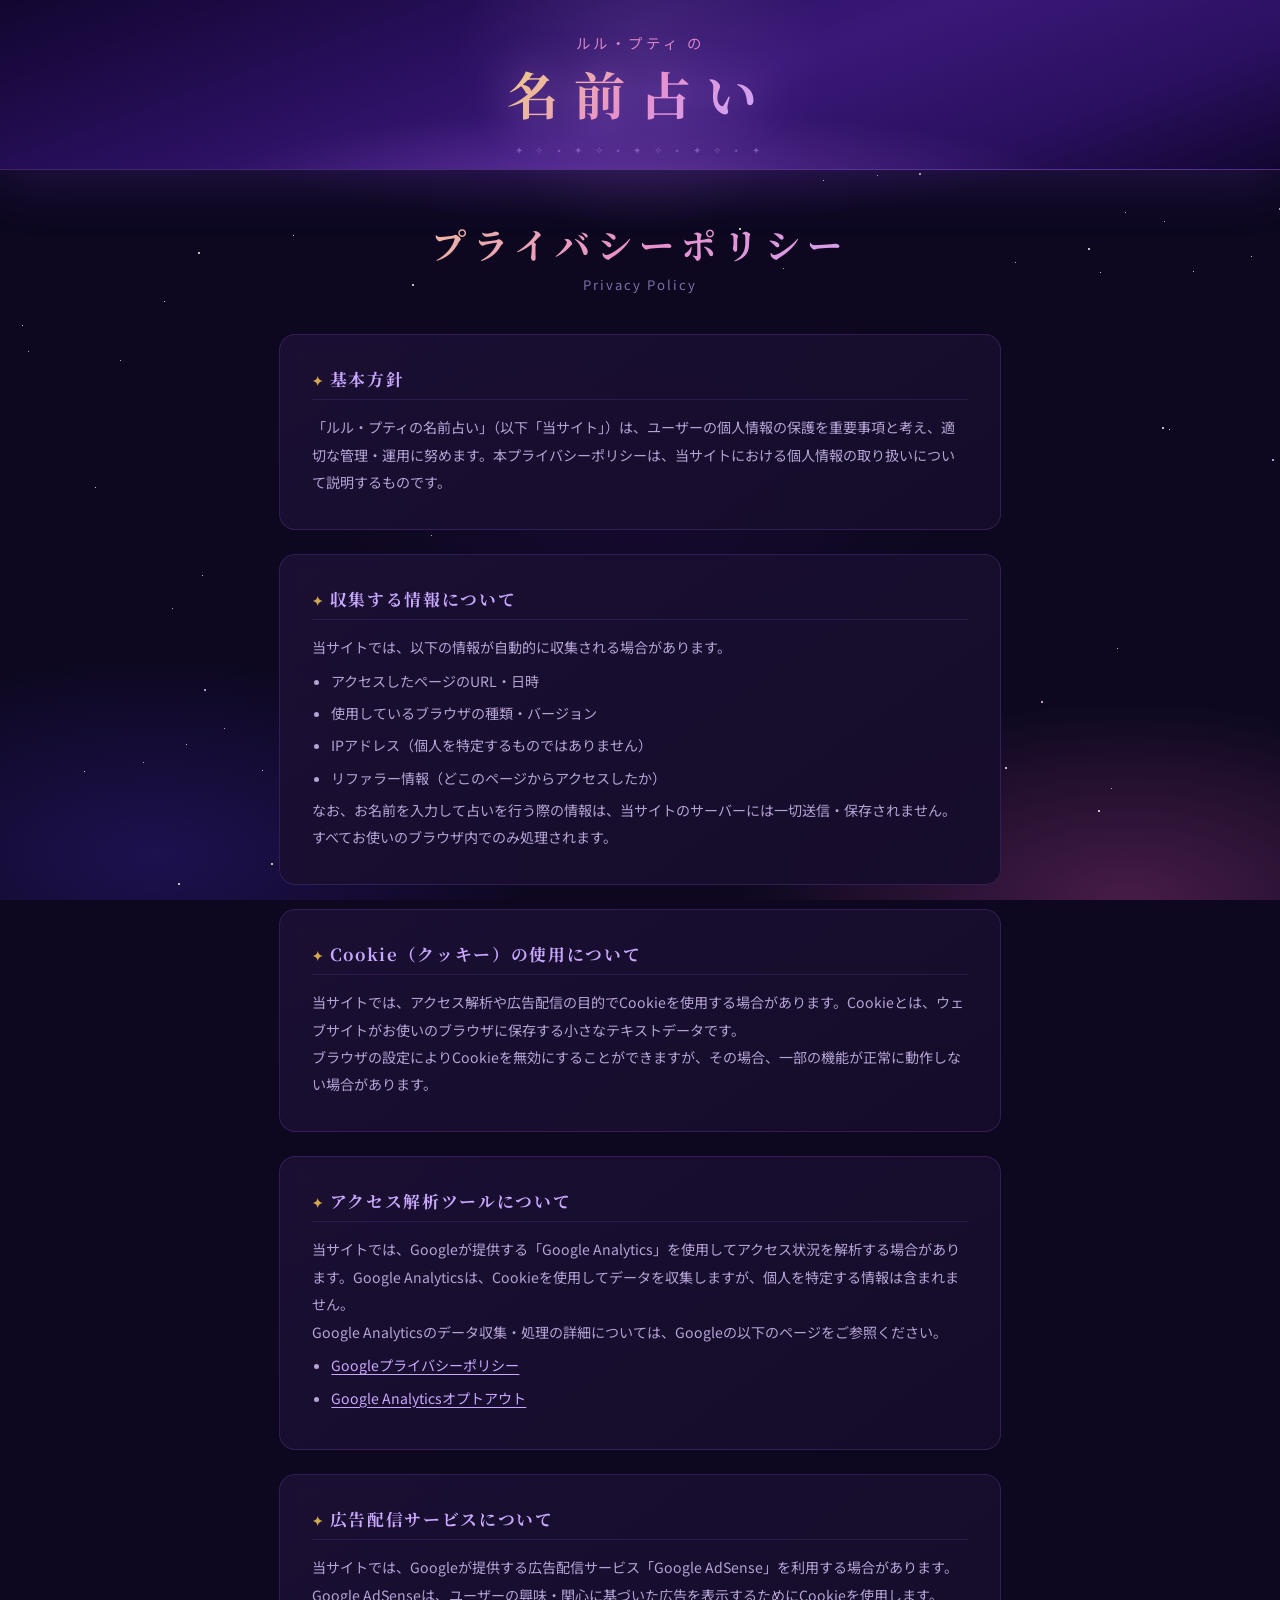
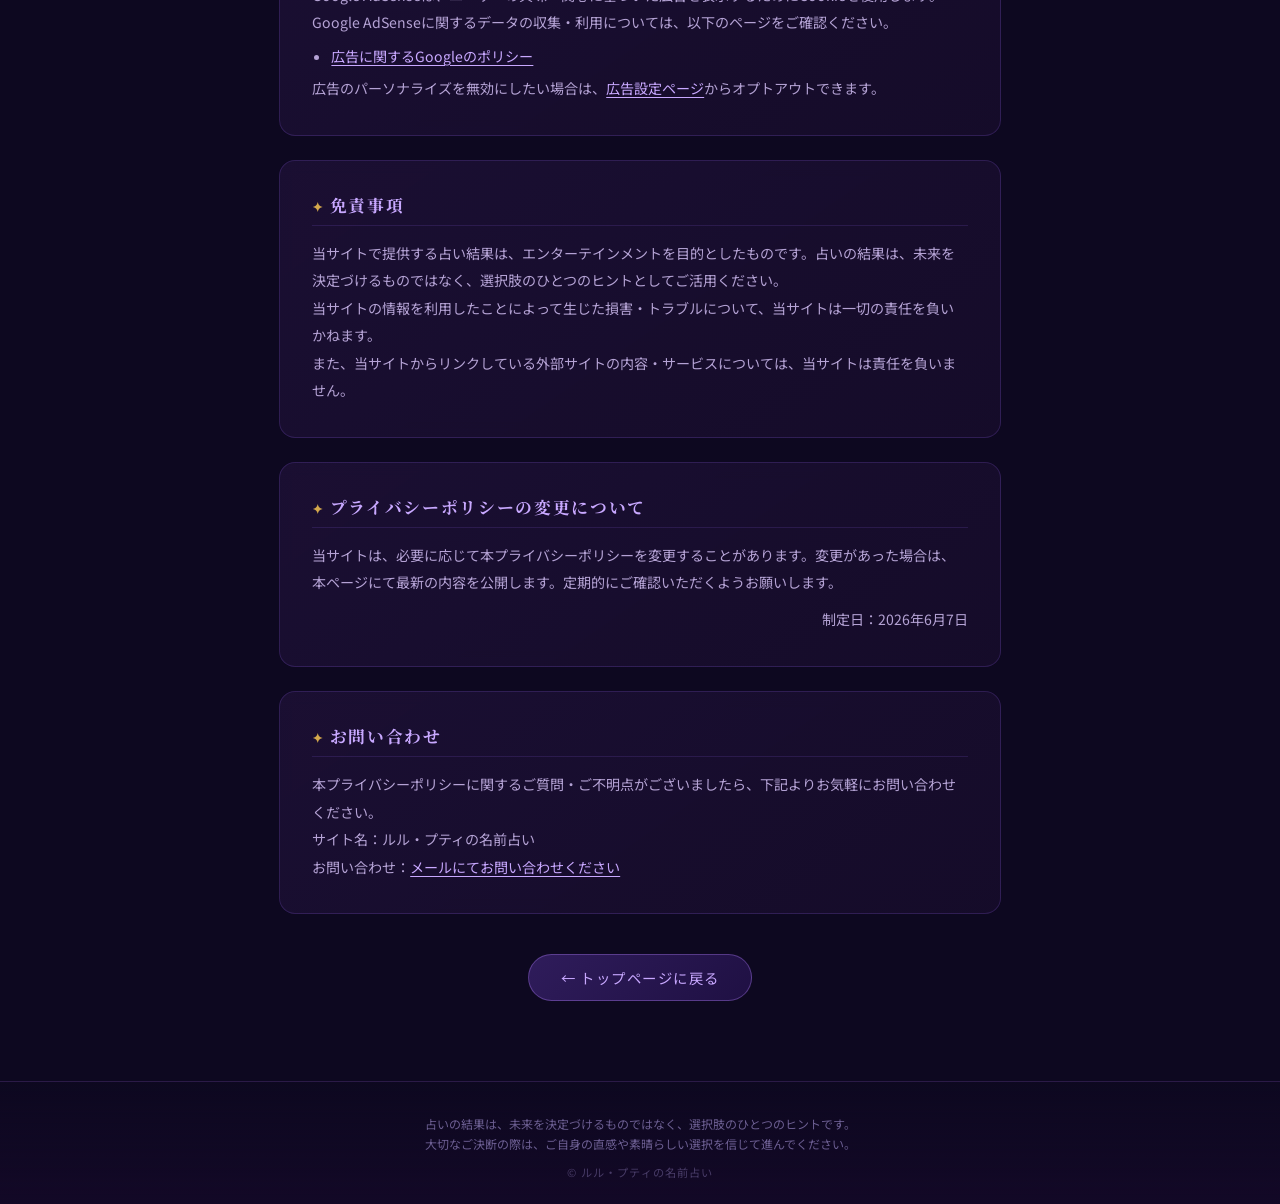
==== commit f7da5353: "Add files via upload" ====
--- a/privacy.html
+++ b/privacy.html
@@ -4,6 +4,9 @@
   <meta charset="UTF-8">
   <meta name="viewport" content="width=device-width, initial-scale=1.0">
   <title>プライバシーポリシー ｜ ルル・プティの名前占い</title>
+  <meta name="description" content="ルル・プティの名前占いのプライバシーポリシーページです。個人情報の取り扱い・Cookie・広告配信について説明しています。">
+  <meta name="robots" content="noindex, follow">
+  <link rel="canonical" href="https://lulu-uranai.github.io/name-fortune/privacy.html">
   <link rel="stylesheet" href="style.css">
   <style>
     .privacy-wrap {
